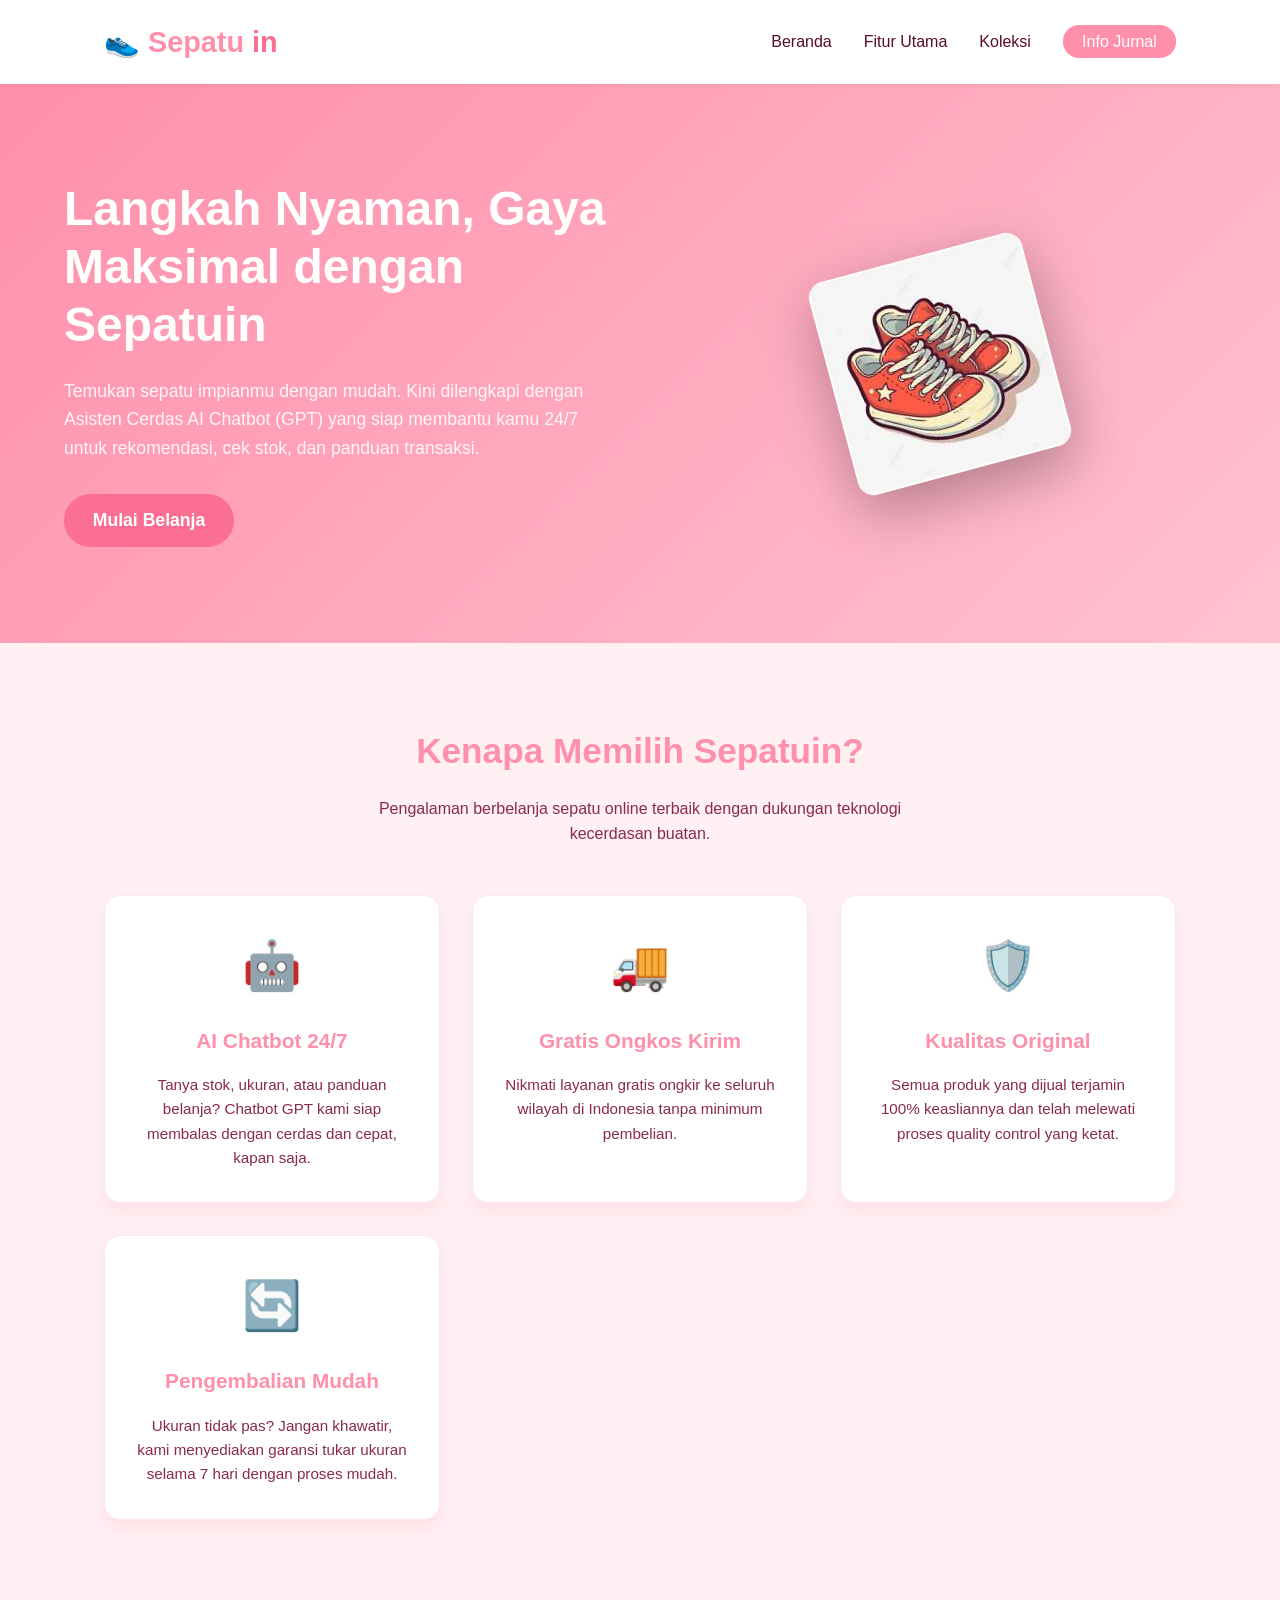
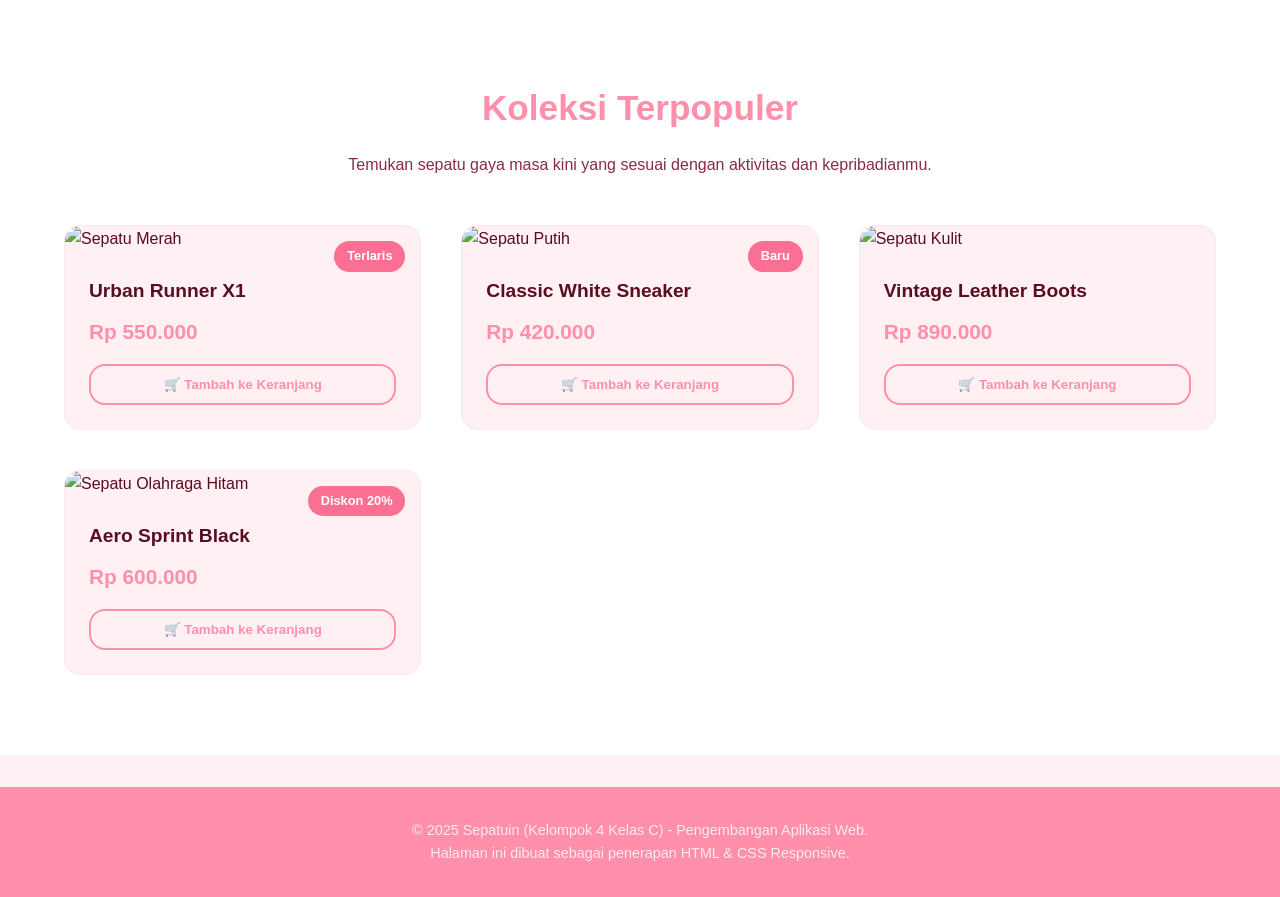
==== homepage.html @ 75c79b4a "Menambahkan Homepage" ====
<!DOCTYPE html>
<html lang="id">
<head>
    <meta charset="UTF-8">
    <meta name="viewport" content="width=device-width, initial-scale=1.0">
    <title>Sepatuin - Toko Sepatu dengan AI Chatbot</title>
    <!-- Menghubungkan CSS Eksternal (Ketentuan 1) -->
    <link rel="stylesheet" href="style.css">
</head>
<body>

    <!-- Header & Navigasi -->
    <header>
        <nav class="navbar">
            <div class="logo">
                👟 Sepatu<span>in</span>
            </div>
            <ul class="nav-links" id="navLinks">
                <li><a href="#">Beranda</a></li>
                <li><a href="#fitur">Fitur Utama</a></li>
                <li><a href="#koleksi">Koleksi</a></li>
                <li><a href="index.html" class="nav-cta">Info Jurnal</a></li>
            </ul>
            <!-- Tombol Hamburger -->
            <button class="hamburger" id="hamburger" aria-label="Menu">
                <span></span>
                <span></span>
                <span></span>
            </button>
        </nav>
    </header>

    <!-- Header / Hero Section (Ketentuan 3) -->
    <main>
        <section class="hero">
            <div class="hero-content">
                <div class="hero-text">
                    <h1>Langkah Nyaman, Gaya Maksimal dengan <span>Sepatuin</span></h1>
                    <p>Temukan sepatu impianmu dengan mudah. Kini dilengkapi dengan Asisten Cerdas AI Chatbot (GPT) yang siap membantu kamu 24/7 untuk rekomendasi, cek stok, dan panduan transaksi.</p>
                    <a href="#koleksi" class="btn-primary">Mulai Belanja</a>
                </div>
                <div class="hero-image">
                    <!-- Menggunakan placeholder gambar ilustrasi sepatu yang menarik -->
                    <img src="hero-shoe.png" alt="Sepatu Kets Merah">
                </div>
            </div>
        </section>

        <!-- Grid Fitur Utama (Ketentuan 4) -->
        <section id="fitur" class="features">
            <div class="section-title">
                <h2>Kenapa Memilih Sepatuin?</h2>
                <p>Pengalaman berbelanja sepatu online terbaik dengan dukungan teknologi kecerdasan buatan.</p>
            </div>
            
            <div class="features-grid">
                <!-- Card 1 -->
                <div class="feature-card">
                    <div class="feature-icon">🤖</div>
                    <h3>AI Chatbot 24/7</h3>
                    <p>Tanya stok, ukuran, atau panduan belanja? Chatbot GPT kami siap membalas dengan cerdas dan cepat, kapan saja.</p>
                </div>
                <!-- Card 2 -->
                <div class="feature-card">
                    <div class="feature-icon">🚚</div>
                    <h3>Gratis Ongkos Kirim</h3>
                    <p>Nikmati layanan gratis ongkir ke seluruh wilayah di Indonesia tanpa minimum pembelian.</p>
                </div>
                <!-- Card 3 -->
                <div class="feature-card">
                    <div class="feature-icon">🛡️</div>
                    <h3>Kualitas Original</h3>
                    <p>Semua produk yang dijual terjamin 100% keasliannya dan telah melewati proses quality control yang ketat.</p>
                </div>
                <!-- Card 4 -->
                <div class="feature-card">
                    <div class="feature-icon">🔄</div>
                    <h3>Pengembalian Mudah</h3>
                    <p>Ukuran tidak pas? Jangan khawatir, kami menyediakan garansi tukar ukuran selama 7 hari dengan proses mudah.</p>
                </div>
            </div>
        </section>

        <!-- Bagian Koleksi Sepatu -->
        <section id="koleksi" class="collection">
            <div class="section-title">
                <h2>Koleksi Terpopuler</h2>
                <p>Temukan sepatu gaya masa kini yang sesuai dengan aktivitas dan kepribadianmu.</p>
            </div>
            
            <div class="product-grid">
                <!-- Produk 1 -->
                <div class="product-card">
                    <span class="product-badge">Terlaris</span>
                    <img src="https://images.unsplash.com/photo-1542291026-7eec264c27ff?auto=format&fit=crop&q=80&w=400" alt="Sepatu Merah" class="product-img">
                    <div class="product-info">
                        <h3>Urban Runner X1</h3>
                        <div class="product-price">Rp 550.000</div>
                        <button class="btn-outline">🛒 Tambah ke Keranjang</button>
                    </div>
                </div>
                
                <!-- Produk 2 -->
                <div class="product-card">
                    <span class="product-badge">Baru</span>
                    <img src="https://images.unsplash.com/photo-1608231387042-66d1773070a5?auto=format&fit=crop&q=80&w=400" alt="Sepatu Putih" class="product-img">
                    <div class="product-info">
                        <h3>Classic White Sneaker</h3>
                        <div class="product-price">Rp 420.000</div>
                        <button class="btn-outline">🛒 Tambah ke Keranjang</button>
                    </div>
                </div>
                
                <!-- Produk 3 -->
                <div class="product-card">
                    <img src="https://images.unsplash.com/photo-1539185441755-769473a23570?auto=format&fit=crop&q=80&w=400" alt="Sepatu Kulit" class="product-img">
                    <div class="product-info">
                        <h3>Vintage Leather Boots</h3>
                        <div class="product-price">Rp 890.000</div>
                        <button class="btn-outline">🛒 Tambah ke Keranjang</button>
                    </div>
                </div>

                <!-- Produk 4 -->
                <div class="product-card">
                    <span class="product-badge">Diskon 20%</span>
                    <img src="https://images.unsplash.com/photo-1605348532760-6753d2c43329?auto=format&fit=crop&q=80&w=400" alt="Sepatu Olahraga Hitam" class="product-img">
                    <div class="product-info">
                        <h3>Aero Sprint Black</h3>
                        <div class="product-price">Rp 600.000</div>
                        <button class="btn-outline">🛒 Tambah ke Keranjang</button>
                    </div>
                </div>
            </div>
        </section>
    </main>

    <!-- Footer -->
    <footer>
        <p>&copy; 2025 Sepatuin (Kelompok 4 Kelas C) - Pengembangan Aplikasi Web.</p>
        <p>Halaman ini dibuat sebagai penerapan HTML & CSS Responsive.</p>
    </footer>

    <!-- JavaScript Hamburger Menu -->
    <script>
        const hamburger = document.getElementById('hamburger');
        const navLinks = document.getElementById('navLinks');

        hamburger.addEventListener('click', () => {
            hamburger.classList.toggle('open');
            navLinks.classList.toggle('open');
        });

        // Tutup menu saat salah satu link diklik
        navLinks.querySelectorAll('a').forEach(link => {
            link.addEventListener('click', () => {
                hamburger.classList.remove('open');
                navLinks.classList.remove('open');
            });
        });
    </script>
</body>
</html>
---- style.css ----
:root {
    --primary: #ff8fab;
    --primary-light: #ffc2d1;
    --accent: #fb6f92;
    --accent-hover: #e05777;
    --bg-light: #fff0f3;
    --text-dark: #590d22;
    --text-light: #8a2a49;
    --white: #ffffff;
    --border: #ffe5ec;
    --radius: 16px;
    --shadow: 0 8px 15px rgba(255, 143, 171, 0.15);
    --transition: all 0.3s ease;
}

/* CSS Reset */
* {
    margin: 0;
    padding: 0;
    box-sizing: border-box;
}

body {
    font-family: 'Segoe UI', Tahoma, Geneva, Verdana, sans-serif;
    line-height: 1.6;
    color: var(--text-dark);
    background-color: var(--bg-light);
}

a {
    text-decoration: none;
    color: inherit;
}

ul {
    list-style: none;
}

/* Header & Navigation */
header {
    background-color: var(--white);
    box-shadow: 0 2px 4px rgba(0,0,0,0.05);
    position: sticky;
    top: 0;
    z-index: 100;
}

.navbar {
    display: flex;
    justify-content: space-between;
    align-items: center;
    padding: 1.2rem 5%;
    max-width: 1200px;
    margin: 0 auto;
}

.logo {
    font-size: 1.8rem;
    font-weight: 700;
    color: var(--primary);
    display: flex;
    align-items: center;
    gap: 0.5rem;
}

.logo span {
    color: var(--accent);
}

.nav-links {
    display: flex;
    gap: 2rem;
}

.nav-links a {
    font-weight: 500;
    color: var(--text-dark);
    transition: var(--transition);
}

.nav-links a:hover {
    color: var(--accent);
}

.nav-cta {
    background-color: var(--primary);
    color: var(--white) !important;
    padding: 0.5rem 1.2rem;
    border-radius: var(--radius);
}

.nav-cta:hover {
    background-color: var(--primary-light);
    color: var(--white);
}

/* Hero Section */
.hero {
    background: linear-gradient(135deg, var(--primary) 0%, var(--primary-light) 100%);
    color: var(--white);
    padding: 6rem 5%;
    display: flex;
    align-items: center;
    justify-content: center;
}

.hero-content {
    max-width: 1200px;
    display: flex;
    align-items: center;
    justify-content: space-between;
    gap: 3rem;
}

.hero-text {
    flex: 1;
}

.hero-text h1 {
    font-size: 3rem;
    line-height: 1.2;
    margin-bottom: 1.5rem;
}

.hero-text p {
    font-size: 1.1rem;
    margin-bottom: 2rem;
    opacity: 0.9;
}

.btn-primary {
    display: inline-block;
    background-color: var(--accent);
    color: var(--white);
    padding: 0.8rem 1.8rem;
    border-radius: 50px;
    font-weight: 600;
    font-size: 1.1rem;
    transition: var(--transition);
    border: none;
    cursor: pointer;
}

.btn-primary:hover {
    background-color: var(--accent-hover);
    transform: translateY(-2px);
    box-shadow: 0 6px 15px rgba(251, 111, 146, 0.4);
}

.hero-image {
    flex: 1;
    display: flex;
    justify-content: center;
}

.hero-image img {
    max-width: 100%;
    height: auto;
    border-radius: var(--radius);
    transform: rotate(-15deg);
    transition: var(--transition);
    filter: drop-shadow(0 20px 30px rgba(0,0,0,0.3));
}

.hero-image img:hover {
    transform: rotate(0deg) scale(1.05);
}

/* Features Grid */
.features {
    padding: 5rem 5%;
    max-width: 1200px;
    margin: 0 auto;
}

.section-title {
    text-align: center;
    margin-bottom: 3rem;
}

.section-title h2 {
    font-size: 2.2rem;
    color: var(--primary);
    margin-bottom: 1rem;
}

.section-title p {
    color: var(--text-light);
    max-width: 600px;
    margin: 0 auto;
}

.features-grid {
    display: grid;
    grid-template-columns: repeat(auto-fit, minmax(250px, 1fr));
    gap: 2rem;
}

.feature-card {
    background-color: var(--white);
    padding: 2rem;
    border-radius: var(--radius);
    box-shadow: var(--shadow);
    text-align: center;
    transition: var(--transition);
    border: 1px solid var(--border);
}

.feature-card:hover {
    transform: translateY(-10px);
    border-color: var(--accent);
}

.feature-icon {
    font-size: 3rem;
    margin-bottom: 1.2rem;
}

.feature-card h3 {
    font-size: 1.3rem;
    color: var(--primary);
    margin-bottom: 1rem;
}

.feature-card p {
    color: var(--text-light);
    font-size: 0.95rem;
}

/* Collection Section */
.collection {
    padding: 5rem 5%;
    background-color: var(--white);
}

.product-grid {
    display: grid;
    grid-template-columns: repeat(auto-fit, minmax(280px, 1fr));
    gap: 2.5rem;
    max-width: 1200px;
    margin: 0 auto;
}

.product-card {
    background: var(--bg-light);
    border-radius: var(--radius);
    overflow: hidden;
    transition: var(--transition);
    border: 1px solid var(--border);
    position: relative;
}

.product-card:hover {
    transform: translateY(-5px);
    box-shadow: var(--shadow);
}

.product-badge {
    position: absolute;
    top: 15px;
    right: 15px;
    background-color: var(--accent);
    color: var(--white);
    padding: 0.3rem 0.8rem;
    border-radius: 20px;
    font-size: 0.8rem;
    font-weight: bold;
    z-index: 1;
}

.product-img {
    width: 100%;
    height: 250px;
    object-fit: cover;
    transition: transform 0.5s ease;
}

.product-card:hover .product-img {
    transform: scale(1.05);
}

.product-info {
    padding: 1.5rem;
}

.product-info h3 {
    font-size: 1.2rem;
    color: var(--text-dark);
    margin-bottom: 0.5rem;
}

.product-price {
    font-size: 1.3rem;
    font-weight: bold;
    color: var(--primary);
    margin-bottom: 1rem;
}

.btn-outline {
    display: block;
    text-align: center;
    width: 100%;
    padding: 0.7rem;
    border: 2px solid var(--primary);
    color: var(--primary);
    border-radius: var(--radius);
    font-weight: 600;
    transition: var(--transition);
    cursor: pointer;
    background: transparent;
}

.btn-outline:hover {
    background-color: var(--primary);
    color: var(--white);
}

/* Footer */
footer {
    background-color: var(--primary);
    color: var(--white);
    text-align: center;
    padding: 2rem 5%;
    margin-top: 2rem;
}

footer p {
    opacity: 0.8;
    font-size: 0.9rem;
}

/* Hamburger Button */
.hamburger {
    display: none;
    flex-direction: column;
    cursor: pointer;
    gap: 5px;
    padding: 4px;
    background: none;
    border: none;
    z-index: 200;
}

.hamburger span {
    display: block;
    width: 26px;
    height: 3px;
    background-color: var(--primary);
    border-radius: 3px;
    transition: var(--transition);
}

.hamburger.open span:nth-child(1) {
    transform: translateY(8px) rotate(45deg);
}
.hamburger.open span:nth-child(2) {
    opacity: 0;
}
.hamburger.open span:nth-child(3) {
    transform: translateY(-8px) rotate(-45deg);
}

/* Media Queries */
@media (max-width: 992px) {
    .hero-content {
        flex-direction: column;
        text-align: center;
    }
    
    .hero-text h1 {
        font-size: 2.5rem;
    }
    
    .hero-image {
        margin-top: 2rem;
    }
    
    .hero-image img {
        transform: rotate(0deg);
        max-width: 80%;
    }
}

@media (max-width: 768px) {
    .hamburger {
        display: flex;
    }

    .nav-links {
        display: none;
        flex-direction: column;
        position: absolute;
        top: 70px;
        left: 0;
        right: 0;
        background-color: var(--white);
        padding: 1.5rem 2rem;
        box-shadow: 0 8px 20px rgba(255, 143, 171, 0.2);
        gap: 0.5rem;
        z-index: 150;
        border-top: 2px solid var(--border);
    }

    .nav-links.open {
        display: flex;
    }

    .nav-links a {
        padding: 0.8rem 1rem;
        border-radius: 12px;
        font-size: 1rem;
        text-align: center;
    }

    .nav-cta {
        margin-top: 0.5rem;
        text-align: center;
    }
    
    .features {
        padding: 3rem 5%;
    }
    
    .section-title h2 {
        font-size: 1.8rem;
    }
    
    .hero {
        padding: 4rem 5%;
    }
}
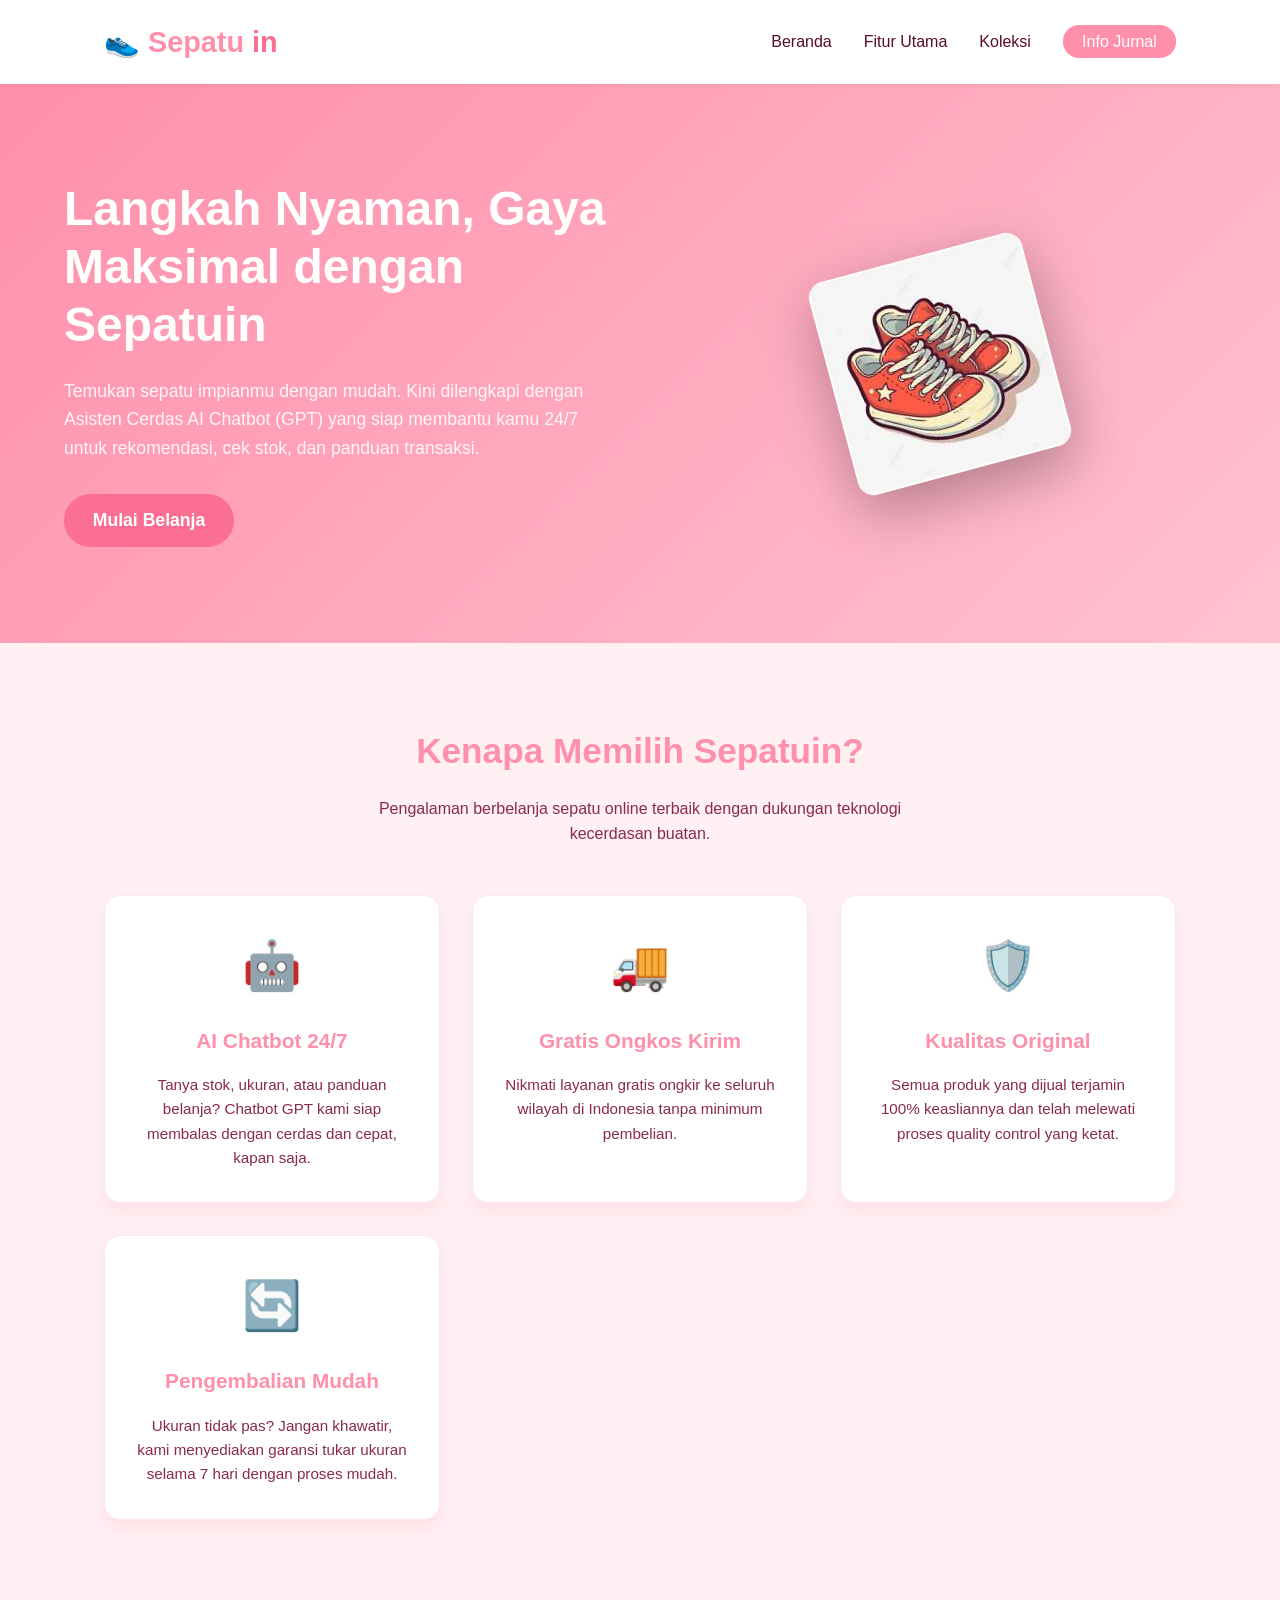
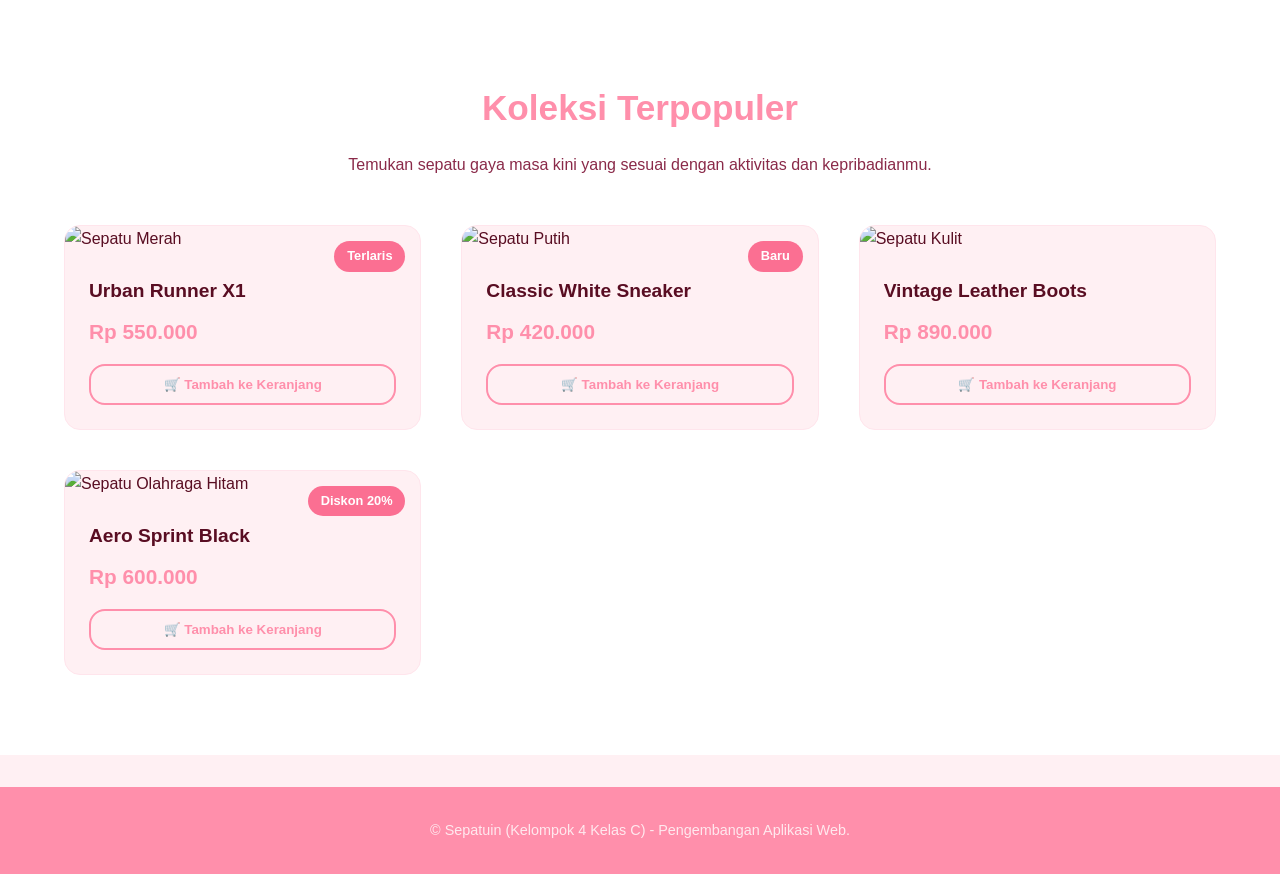
==== commit 007f2654: "fix bagian section about, article, grid dl, ditambah di bagian @media yg max width 768px" ====
--- a/homepage.html
+++ b/homepage.html
@@ -137,8 +137,7 @@
 
     <!-- Footer -->
     <footer>
-        <p>&copy; 2025 Sepatuin (Kelompok 4 Kelas C) - Pengembangan Aplikasi Web.</p>
-        <p>Halaman ini dibuat sebagai penerapan HTML & CSS Responsive.</p>
+        <p>&copy; Sepatuin (Kelompok 4 Kelas C) - Pengembangan Aplikasi Web.</p>
     </footer>
 
     <!-- JavaScript Hamburger Menu -->
--- a/style.css
+++ b/style.css
@@ -428,4 +428,15 @@
     .hero {
         padding: 4rem 5%;
     }
-}
+    /* nambah article dl, bagian grip-template-collumn, itu klo di hp px ny kegedean, skrng dikurangin*/
+    article dl {
+      display: grid;
+      grid-template-columns: 50px 1fr;
+      gap: 0.8rem 1.5rem;
+      margin-bottom: 1.5rem;
+      background: var(--bg-main);
+      padding: 1.5rem;
+      border-radius: 8px;
+      border-left: 4px solid var(--primary);
+    }
+}
